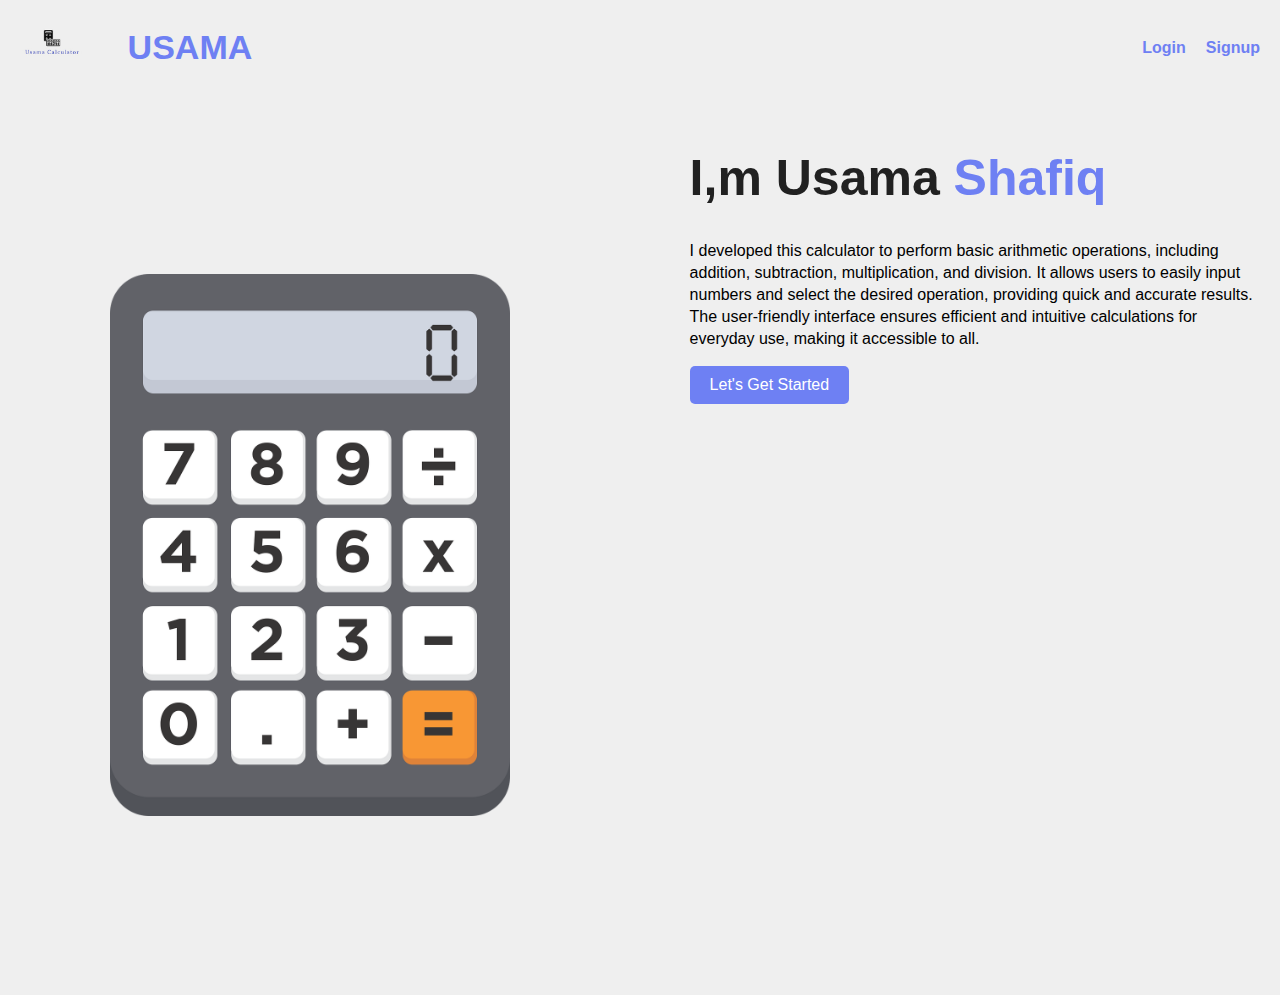
==== index.html @ 1abad4ec "intial commit" ====
<!DOCTYPE html>
<html lang="en">
<head>
    <meta charset="UTF-8">
    <meta name="viewport" content="width=device-width, initial-scale=1.0">
    <title>Responsive Navbar</title>
    <link rel="stylesheet" href="/style.css">
</head>
<body>

    <!-- Navbar -->
    <div class="navbar">
        <!-- Logo Section -->
        <div class="main">
          <div class="image">
            <img src="/images/logo.png" alt="Logo">
          </div>
          <div class="logo mt-5">
            USAMA
          </div>
        </div>

        <!-- Navbar Links (Login and Signup) -->
        <div class="navbar-links">
            <a href="#">Login</a>
            <a href="#">Signup</a>
        </div>
    </div>

     <!-- Container -->
    <div class="container">
        <div class="left-half"> <img src="/images/calcu.webp" width="400px"></div>
        <div class="right-half">
          <div class="detel">
            <h1> I,m Usama <span> Shafiq</span></h1>
            <p> 
              I developed this calculator to perform basic arithmetic operations, including addition, subtraction, multiplication, and division. It allows users to easily input numbers and select the desired operation, providing quick and accurate results. The user-friendly interface ensures efficient and intuitive calculations for everyday use, making it accessible to all.</p>

              <a href="calculator.html"><button class="button">Let's Get Started</button>
              </a>

            <!-- closing of detel -->
        </div>
        </div>
    </div>

</body>
</html>
---- style.css ----
/* Reset some default styles */
body {
    margin: 0;
    padding: 0;
    font-family: Arial, sans-serif;
    
}

/* Navbar container */
.navbar {
    display: flex;
    justify-content: space-between; /* Space between logo and nav links */
    align-items: center; /* Vertically center items */
    padding: 10px 20px;
    background-color:#EFEFEF;
    /* color: white; */
}

/* Logo section on the left */
.main {
    display: flex;
    gap: 2vw;
}

.main img {
    width: 5vw;
    border-radius: 50%;
}

.logo {
    color: #6e80f3;
    font-size: 34px;
    font-weight: bold;
    margin: 2vh;
}



/* Navbar links section on the right */
.navbar-links {
    display: flex;
    gap: 20px; /* Space between the links */
}

.navbar-links a {
    color:  #6e80f3;
    text-decoration: none;
    font-size: 16px;
    font-weight: 900;
}



/* Hover effect for the links */
.navbar-links a:hover {
    text-decoration: none;
    color: white;
    
}

/* Responsive Design: For smaller screens */
@media (max-width: 768px) {
    .navbar {
        flex-direction: column; /* Stack logo and links vertically */
        align-items: flex-start; /* Align items to the left */
    }
    .navbar-links {
        width: 100%; /* Make the links take the full width */
        justify-content: space-evenly; /* Spread out the links */
        margin-top: 10px;
    }
    .navbar-links a {
        font-size: 18px; /* Make the links a bit larger on small screens */
        text-align: center; /* Center-align the links */
    }
}


.container {
    display: flex; /* Use flexbox to divide the container */
    height: 100vh; /* Full viewport height */
}

/* Left half section */
.left-half {
    flex: 1; /* Take up 50% of the container */
    background-color: #EFEFEF; /* Light background for visibility */
    display: flex;
    justify-content: center;
    align-items: center;
   
}


/* Right half section */
.right-half {
    flex: 1; /* Take up 50% of the container */
    background-color: #EFEFEF; /* Light background for visibility */
    padding: 20px;
    display: flex;
    justify-content: center;
    font-size: 24px;
}

.detel{
    margin-left: 8%; */

}

.detel h1{
    font-size: 50px;
    color: #212121;

}

span{
    color: #6e80f3;
}

.detel p{
    color:black;
    font-size: 16px;
    line-height: 22px;
}


/* Responsive Design: Stack sections for smaller screens */
@media (max-width: 768px) {
    .container {
        flex-direction: column; /* Stack the sections vertically */
    }
    .left-half, .right-half {
        width: 100%; /* Ensure each section takes full width */
    }
}


.button {
    background-color: #6e80f3;
    color: white;
    border: none;
    padding: 10px 20px;
    font-size: 16px;
    cursor: pointer;
    border-radius: 5px;
    transition: background-color 0.3s ease;
}

.button:hover {
    background-color:  #3247d1;
}

@media (max-width: 600px) {
    .button {
        width: 100%;
        padding: 15px;
        font-size: 18px;
    }
}
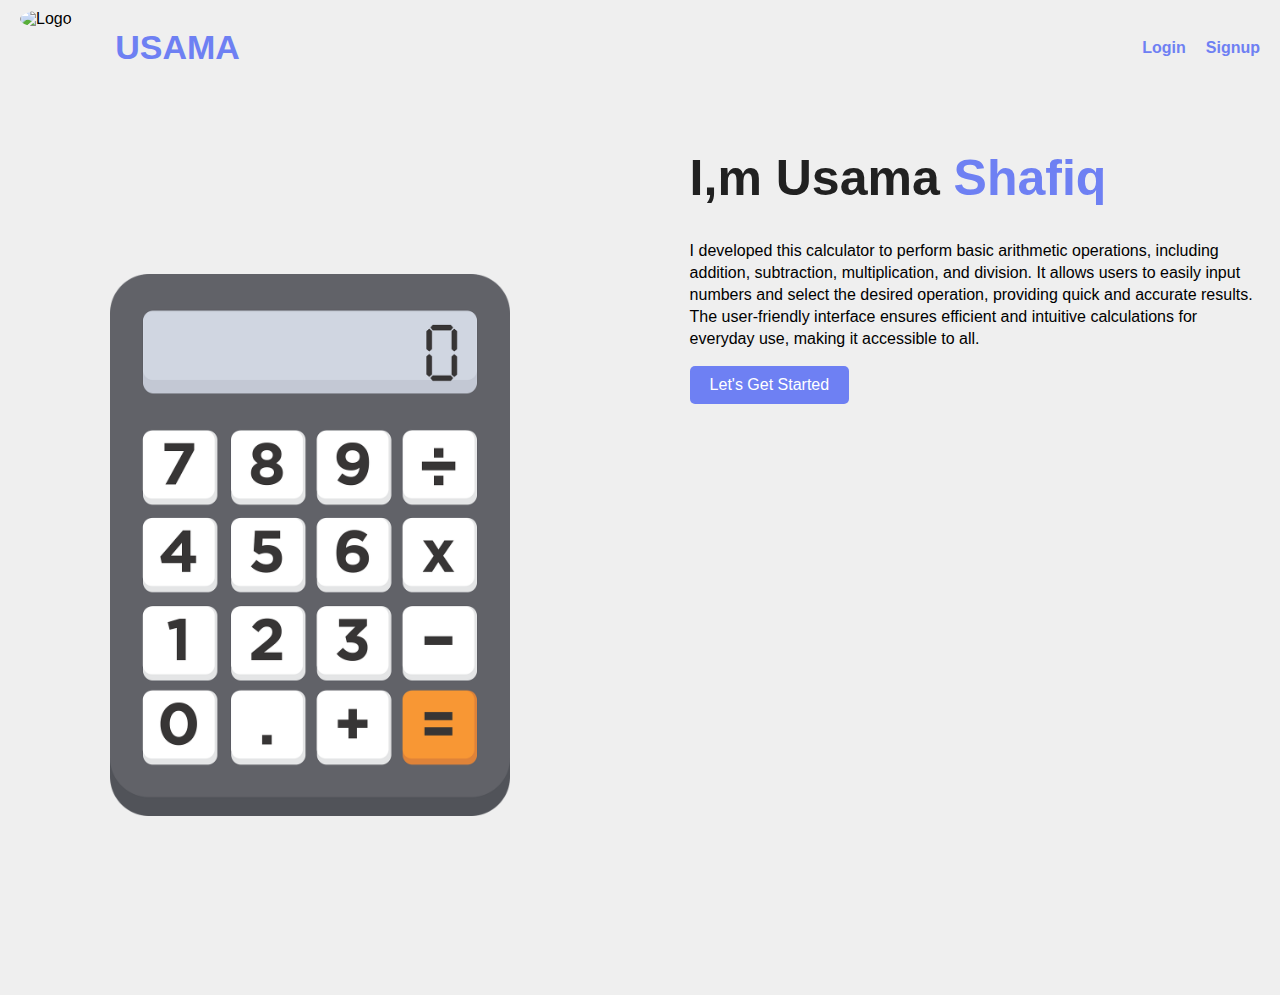
==== commit 242d3832: "n" ====
--- a/index.html
+++ b/index.html
@@ -3,7 +3,8 @@
 <head>
     <meta charset="UTF-8">
     <meta name="viewport" content="width=device-width, initial-scale=1.0">
-    <title>Responsive Navbar</title>
+    <title> Calculator</title>
+    <link rel="icon" type="image/x-icon" href="/images/calcu.webp">
     <link rel="stylesheet" href="/style.css">
 </head>
 <body>
@@ -13,7 +14,7 @@
         <!-- Logo Section -->
         <div class="main">
           <div class="image">
-            <img src="/images/logo.png" alt="Logo">
+            <img src="../images./logo.png" alt="Logo">
           </div>
           <div class="logo mt-5">
             USAMA
@@ -29,7 +30,7 @@
 
      <!-- Container -->
     <div class="container">
-        <div class="left-half"> <img src="/images/calcu.webp" width="400px"></div>
+        <div class="left-half"> <img src="./images/calcu.webp" width="400px"></div>
         <div class="right-half">
           <div class="detel">
             <h1> I,m Usama <span> Shafiq</span></h1>
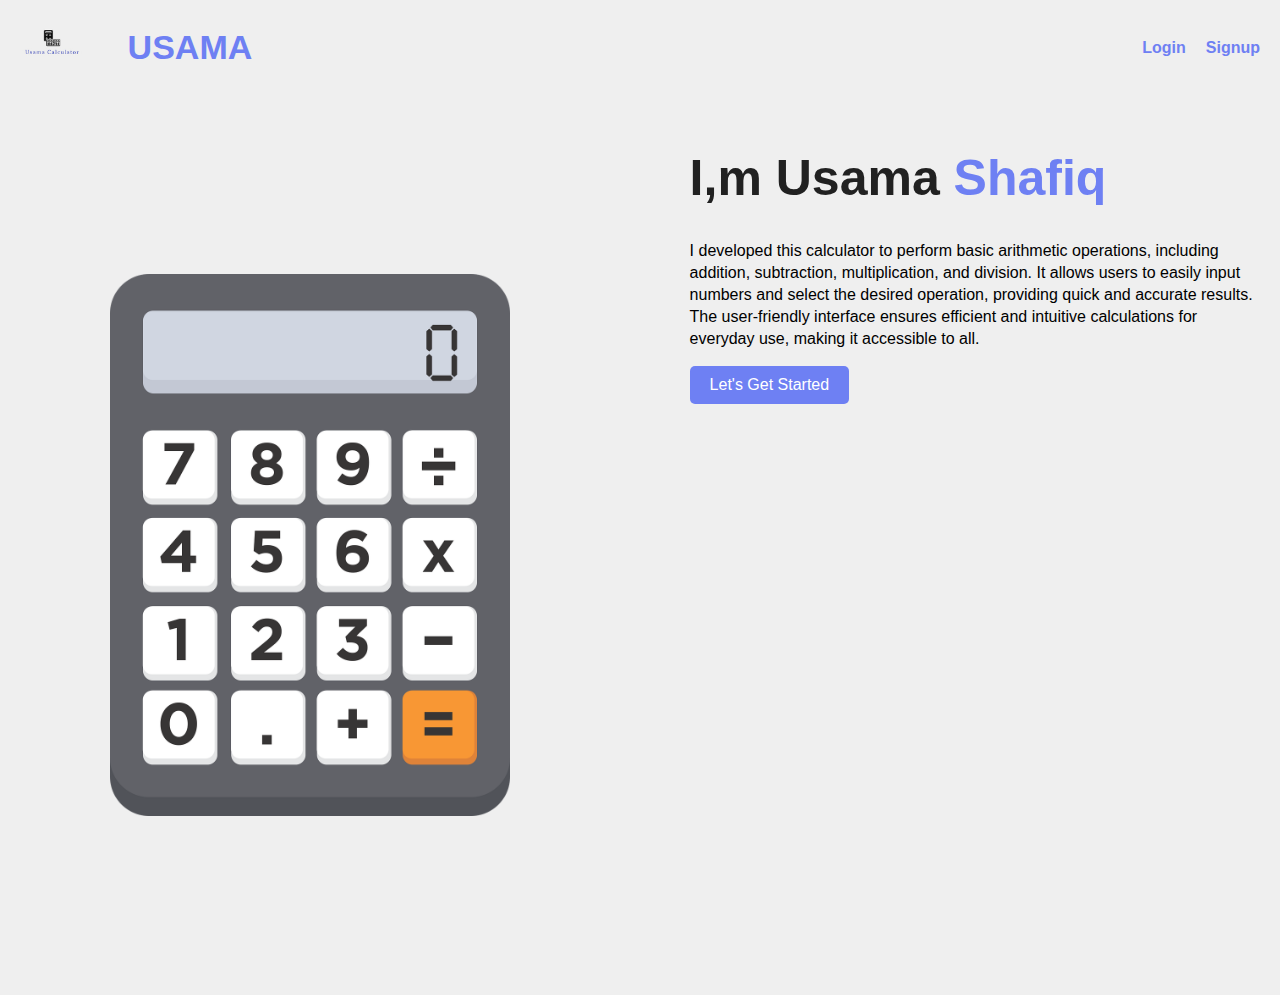
==== commit b1fc08a8: "n" ====
--- a/index.html
+++ b/index.html
@@ -14,7 +14,7 @@
         <!-- Logo Section -->
         <div class="main">
           <div class="image">
-            <img src="../images./logo.png" alt="Logo">
+            <img src="../images/logo.png" alt="Logo">
           </div>
           <div class="logo mt-5">
             USAMA
